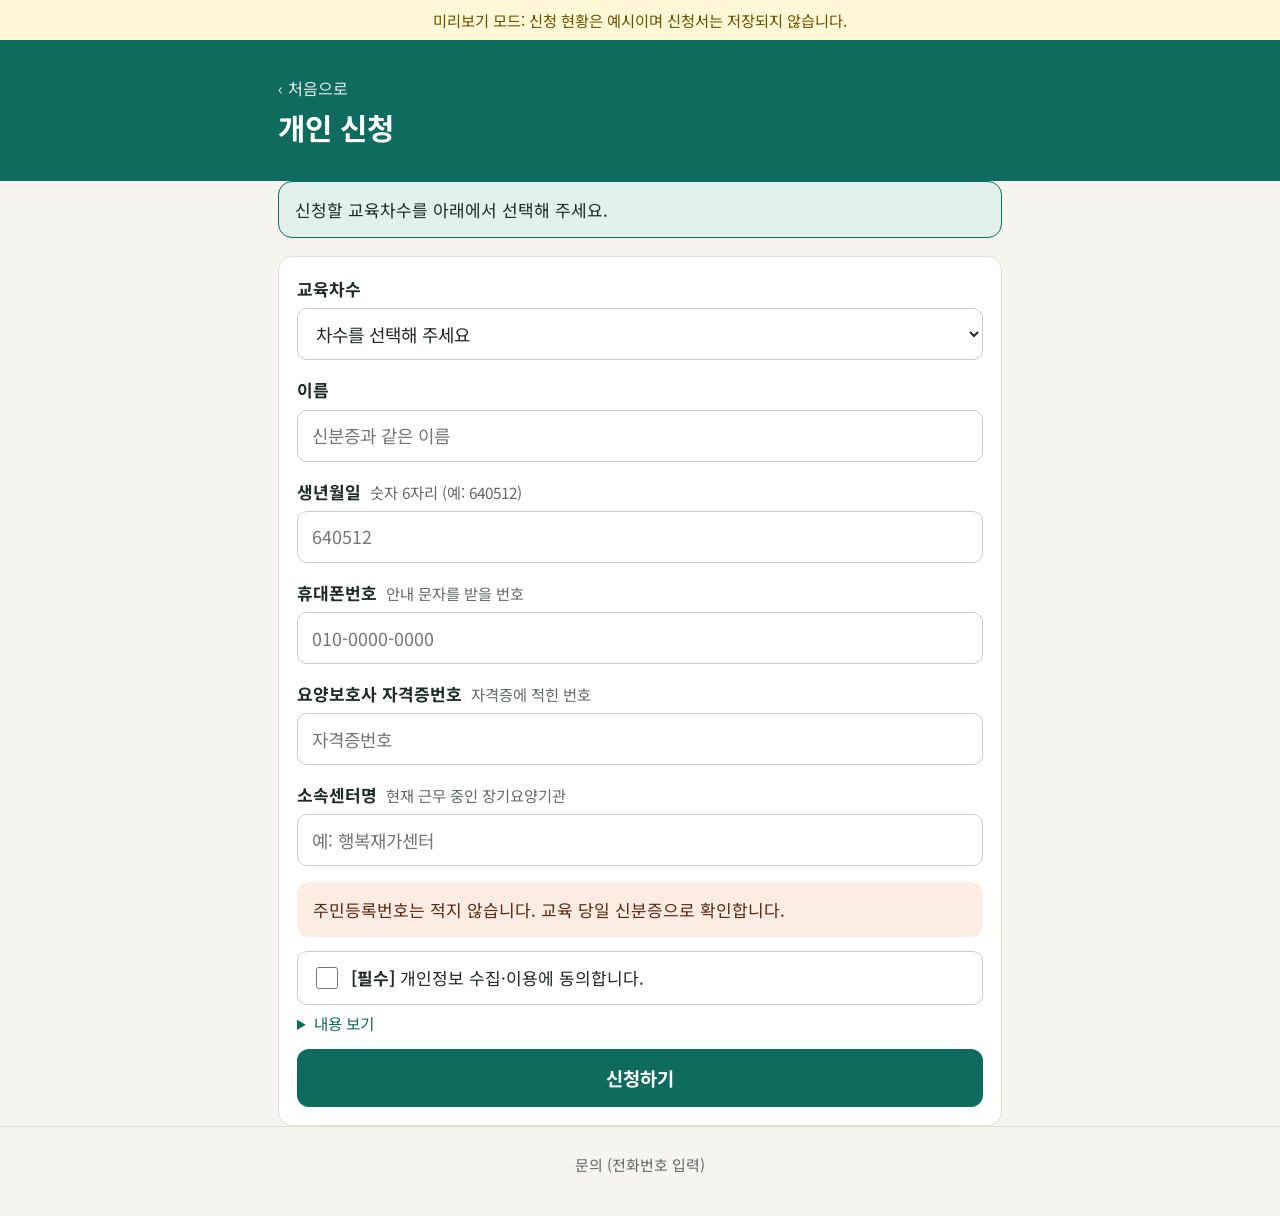
==== apply.html @ daa4b496 "생년월일 검사 강화: 실제 달력 날짜와 나이 범위 확인 Co-Authored-By: Claude Opus 5.5 <noreply@anthropic.com> Claude-Sessio" ====
<!DOCTYPE html>
<html lang="ko">
<head>
<meta charset="utf-8">
<meta name="viewport" content="width=device-width, initial-scale=1">
<title>개인 신청 - 요양보호사 보수교육</title>
<link rel="preconnect" href="https://fonts.googleapis.com">
<link rel="stylesheet" href="https://fonts.googleapis.com/css2?family=Noto+Sans+KR:wght@400;500;700&display=swap">
<link rel="stylesheet" href="assets/style.css">
</head>
<body>
<header class="top">
  <div class="wrap">
    <a class="back" href="index.html">&lsaquo; 처음으로</a>
    <h1>개인 신청</h1>
  </div>
</header>

<main class="wrap">
  <div id="formArea">
    <div id="picked" class="picked">교육차수를 불러오는 중입니다...</div>

    <form id="f" class="card" novalidate>
      <!-- 자동 제출 방지용 숨김 칸 (사람에게는 보이지 않음) -->
      <div class="hp"><label>웹사이트<input type="text" name="website" tabindex="-1" autocomplete="off"></label></div>

      <div class="field" id="courseField" style="display:none">
        <label for="courseId">교육차수</label>
        <select id="courseId"></select>
      </div>

      <div class="field">
        <label for="name">이름</label>
        <input type="text" id="name" autocomplete="name" placeholder="신분증과 같은 이름">
        <div class="err">이름을 입력해 주세요.</div>
      </div>
      <div class="field">
        <label for="birth">생년월일 <span class="hint">숫자 6자리 (예: 640512)</span></label>
        <input type="tel" id="birth" inputmode="numeric" maxlength="6" placeholder="640512">
        <div class="err">생년월일은 숫자 6자리로 입력해 주세요.</div>
      </div>
      <div class="field">
        <label for="phone">휴대폰번호 <span class="hint">안내 문자를 받을 번호</span></label>
        <input type="tel" id="phone" inputmode="numeric" autocomplete="tel" placeholder="010-0000-0000">
        <div class="err">휴대폰번호를 다시 확인해 주세요.</div>
      </div>
      <div class="field">
        <label for="license">요양보호사 자격증번호 <span class="hint">자격증에 적힌 번호</span></label>
        <input type="text" id="license" placeholder="자격증번호">
        <div class="err">자격증번호를 입력해 주세요.</div>
      </div>
      <div class="field">
        <label for="center">소속센터명 <span class="hint">현재 근무 중인 장기요양기관</span></label>
        <input type="text" id="center" placeholder="예: 행복재가센터">
        <div class="err">소속센터명을 입력해 주세요.</div>
      </div>

      <div class="box warn">주민등록번호는 적지 않습니다. 교육 당일 신분증으로 확인합니다.</div>

      <label class="check"><input type="checkbox" id="agreeCollect"><span><b>[필수]</b> 개인정보 수집·이용에 동의합니다.</span></label>
      <details>
        <summary>내용 보기</summary>
        <table>
          <tr><th>목적</th><td>수강 신청 접수, 입금 확인, 안내 문자 발송, 수료 처리 및 국민건강보험공단 이수 보고</td></tr>
          <tr><th>항목</th><td>이름, 생년월일(6자리), 휴대폰번호, 요양보호사 자격증번호, 소속센터명</td></tr>
          <tr><th>보유 기간</th><td><span data-site="retention"></span> 보관 후 파기</td></tr>
          <tr><th>보관 위치</th><td>교육원 구글 시트 (Google LLC, 해외 서버 포함). 자세한 내용은 개인정보 처리 안내 참고</td></tr>
          <tr><th>거부 권리</th><td>동의를 거부할 수 있으나, 거부 시 온라인 신청이 불가합니다.</td></tr>
        </table>
      </details>

      <div class="err" id="formErr" style="margin-bottom:10px"></div>
      <button class="btn big" type="submit" id="sendBtn">신청하기</button>
    </form>
  </div>

  <div id="doneArea" class="card done-card" style="display:none"></div>
</main>

<footer>문의 <span data-site="phone"></span></footer>

<script src="assets/config.js"></script>
<script src="assets/common.js"></script>
<script>
(function () {
  var openedAt = Date.now();
  var courses = [];
  var chosen = null;
  var $ = function (id) { return document.getElementById(id); };

  // 차수 표시
  function showPicked() {
    var p = $('picked');
    if (!chosen) { p.innerHTML = '신청할 교육차수를 아래에서 선택해 주세요.'; return; }
    p.innerHTML = '<div class="sub">신청 차수</div><b>' + BOSU.esc(chosen.name) + ' · ' + BOSU.krDate(chosen.date) + '</b>' +
      '<div class="sub">' + BOSU.esc(chosen.time) + ' · ' + BOSU.esc(chosen.place) + ' · 잔여 ' + chosen.remain + '석</div>' +
      '<div class="sub" style="margin-top:6px"><a href="index.html">다른 차수 선택</a></div>';
  }

  BOSU.loadCourses().then(function (res) {
    courses = res.courses.filter(function (c) { return c.status === '모집중'; });
    var want = BOSU.param('c');
    chosen = courses.filter(function (c) { return c.id === want; })[0] || null;
    if (!chosen) {
      // 차수가 없거나 마감이면 선택 칸을 보여 줌
      var sel = $('courseId');
      sel.innerHTML = '<option value="">차수를 선택해 주세요</option>' + courses.map(function (c) {
        return '<option value="' + BOSU.esc(c.id) + '">' + BOSU.esc(c.name) + ' ' + BOSU.krDate(c.date) + ' (잔여 ' + c.remain + '석)</option>';
      }).join('');
      $('courseField').style.display = '';
      sel.onchange = function () {
        chosen = courses.filter(function (c) { return c.id === sel.value; })[0] || null;
        showPicked();
      };
      if (want) $('picked').innerHTML = '선택하신 차수는 마감되었습니다. 다른 차수를 선택해 주세요.';
      else showPicked();
      if (!courses.length) $('picked').innerHTML = '현재 신청 가능한 차수가 없습니다.';
    } else {
      showPicked();
    }
  }).catch(function () {
    $('picked').innerHTML = '교육차수를 불러오지 못했습니다. 잠시 후 새로고침해 주세요.';
  });

  $('birth').addEventListener('input', function () {
    this.value = this.value.replace(/\D/g, '').slice(0, 6);
  });
  // 휴대폰 번호 자동 하이픈
  $('phone').addEventListener('input', function () {
    var d = this.value.replace(/\D/g, '').slice(0, 11);
    this.value = d.length > 7 ? d.slice(0, 3) + '-' + d.slice(3, 7) + '-' + d.slice(7)
               : d.length > 3 ? d.slice(0, 3) + '-' + d.slice(3) : d;
  });

  // 생년월일 칸을 벗어나면 바로 검사
  $('birth').addEventListener('blur', function () {
    if (!this.value) return;
    var be = BOSU.birthError(this.value);
    this.parentNode.querySelector('.err').textContent = be;
    mark('birth', !!be);
  });

  // 칸 검사
  function mark(id, bad) {
    var el = $(id);
    el.classList.toggle('bad', bad);
    var e = el.parentNode.querySelector('.err');
    if (e) e.classList.toggle('on', bad);
    return bad;
  }

  $('f').addEventListener('submit', function (ev) {
    ev.preventDefault();
    var fe = $('formErr');
    fe.classList.remove('on');
    var bad = false;
    bad = mark('name', !$('name').value.trim()) || bad;
    var be = BOSU.birthError($('birth').value);
    $('birth').parentNode.querySelector('.err').textContent = be || '';
    bad = mark('birth', !!be) || bad;
    bad = mark('phone', !/^01\d{8,9}$/.test($('phone').value.replace(/\D/g, ''))) || bad;
    bad = mark('license', !$('license').value.trim()) || bad;
    bad = mark('center', !$('center').value.trim()) || bad;
    var msg = '';
    if (!chosen) msg = '교육차수를 선택해 주세요.';
    else if (bad) msg = '빨간색으로 표시된 칸을 확인해 주세요.';
    else if (!$('agreeCollect').checked) msg = '필수 동의 항목에 체크해 주세요.';
    if (msg) { fe.textContent = msg; fe.classList.add('on'); return; }

    // 입금자명은 자동 생성: 이름 + 생년월일 뒤 4자리
    var payer = $('name').value.trim() + $('birth').value.slice(2);
    var btn = $('sendBtn');
    btn.disabled = true; btn.textContent = '신청 접수 중...';
    BOSU.submit({
      type: 'personal',
      courseId: chosen.id,
      name: $('name').value.trim(),
      birth: $('birth').value,
      phone: $('phone').value,
      license: $('license').value.trim(),
      center: $('center').value.trim(),
      payer: payer,
      agreeCollect: true,
      website: document.querySelector('[name=website]').value,
      elapsed: Math.round((Date.now() - openedAt) / 1000)
    }).then(function (r) {
      if (!r.ok) throw new Error(r.message || '신청을 처리하지 못했습니다.');
      var S = window.SITE;
      $('formArea').style.display = 'none';
      var d = $('doneArea');
      d.style.display = '';
      d.innerHTML = '<h2>신청이 접수되었습니다</h2>' +
        '<div>신청번호</div><div class="no">' + BOSU.esc(r.applyNo) + '</div>' +
        '<p>' + BOSU.esc(r.courseName) + ' · ' + BOSU.krDate(r.courseDate) + '</p>' +
        '<div class="box pay" style="text-align:left">' +
        '<b>교육비 입금 안내</b><br>' + BOSU.esc(S.bank) + ' ' + BOSU.esc(S.account) + ' (예금주 ' + BOSU.esc(S.accountHolder) + ')<br>' +
        '금액: ' + BOSU.esc(S.fee) + '원 · 입금자명: <b>' + BOSU.esc(payer) + '</b><br>' +
        '신청 후 ' + S.payDays + '일 이내 입금해 주세요.</div>' +
        '<p class="note">1영업일 이내에 접수 안내 문자를 보내 드립니다. 교육 당일 신분증을 꼭 지참해 주세요.</p>' +
        '<a class="btn line" href="index.html">처음으로</a>';
      window.scrollTo(0, 0);
    }).catch(function (err) {
      fe.textContent = err.message || '신청을 처리하지 못했습니다. 잠시 후 다시 시도해 주세요.';
      fe.classList.add('on');
      btn.disabled = false; btn.textContent = '신청하기';
    });
  });
})();
</script>
</body>
</html>
---- assets/style.css ----
/* 공통 스타일 - 50~60대 사용자도 보기 쉽도록 큰 글자와 넓은 버튼 */
:root {
  --bg: #f6f4ef;
  --card: #ffffff;
  --ink: #1d2b29;
  --muted: #5f6b68;
  --line: #e2ded5;
  --pri: #0f6b5e;
  --pri-dark: #0a4f45;
  --pri-soft: #e3f1ed;
  --accent: #b4561f;
  --accent-soft: #fbeee4;
  --ok: #1f7a3d;
  --ok-soft: #e4f4e8;
  --warn: #9a3b12;
  --warn-soft: #fdece3;
  --gray-soft: #eeece7;
  --radius: 14px;
}
* { box-sizing: border-box; }
html { font-size: 17px; }
body {
  margin: 0;
  background: var(--bg);
  color: var(--ink);
  font-family: 'Noto Sans KR', 'Apple SD Gothic Neo', 'Malgun Gothic', sans-serif;
  line-height: 1.6;
  -webkit-font-smoothing: antialiased;
}
a { color: var(--pri); }
.wrap { max-width: 760px; margin: 0 auto; padding: 0 18px; }

/* 상단 */
.top {
  background: var(--pri);
  color: #fff;
  padding: 34px 0 30px;
}
.top .org { font-size: .95rem; opacity: .85; letter-spacing: .02em; }
.top h1 { margin: 6px 0 4px; font-size: 1.75rem; line-height: 1.3; font-weight: 700; }
.top .place { font-size: 1rem; opacity: .92; }
.top a.back { color: #fff; text-decoration: none; font-size: .95rem; opacity: .9; }

main { padding: 30px 0 60px; }
section { margin-bottom: 26px; }
h2 { font-size: 1.2rem; margin: 0 0 12px; }
.note { color: var(--muted); font-size: .92rem; margin: 8px 2px 0; }

/* 카드 */
.card {
  background: var(--card);
  border: 1px solid var(--line);
  border-radius: var(--radius);
  padding: 18px;
}

/* 차수 목록 */
.course-list { display: grid; gap: 10px; }
.course {
  display: grid;
  grid-template-columns: 1fr auto;
  gap: 6px 14px;
  align-items: center;
  background: var(--card);
  border: 1px solid var(--line);
  border-radius: var(--radius);
  padding: 14px 16px;
}
.course .ttl { font-weight: 700; font-size: 1.05rem; }
.course .date { color: var(--muted); font-size: .95rem; margin-left: 6px; font-weight: 400; }
.course .meta { grid-column: 1 / 2; display: flex; align-items: center; gap: 10px; font-size: .95rem; }
.bar { flex: 1; max-width: 180px; height: 8px; background: var(--gray-soft); border-radius: 99px; overflow: hidden; }
.bar > i { display: block; height: 100%; background: var(--pri); border-radius: 99px; }
.course .act { grid-row: 1 / 3; grid-column: 2 / 3; }
.course.closed { opacity: .7; }

/* 버튼 */
.btn {
  display: inline-flex; align-items: center; justify-content: center;
  min-height: 48px; padding: 0 20px;
  border-radius: 12px; border: 0;
  background: var(--pri); color: #fff;
  font: inherit; font-weight: 700; font-size: 1rem;
  text-decoration: none; cursor: pointer;
}
.btn:hover { background: var(--pri-dark); }
.btn.big { width: 100%; min-height: 58px; font-size: 1.1rem; }
.btn.line { background: #fff; color: var(--pri); border: 2px solid var(--pri); }
.btn.line:hover { background: var(--pri-soft); }
.btn.accent { background: var(--accent); }
.btn.accent:hover { background: #8f4317; }
.btn:disabled { background: #b9c3c0; cursor: not-allowed; }
.badge {
  display: inline-block; padding: 6px 12px; border-radius: 99px;
  font-size: .9rem; font-weight: 700; white-space: nowrap;
}
.badge.done { background: var(--gray-soft); color: var(--muted); }
.badge.full { background: var(--warn-soft); color: var(--warn); }

/* 안내 링크 */
.links { display: grid; grid-template-columns: 1fr 1fr; gap: 10px; }
.links a {
  display: block; background: var(--card); border: 1px solid var(--line);
  border-radius: 12px; padding: 14px 16px; color: var(--ink);
  text-decoration: none; font-weight: 500;
}
.links a:hover { border-color: var(--pri); color: var(--pri); }
.links a::after { content: ' \203A'; color: var(--muted); }

/* 폼 */
.field { margin-bottom: 16px; }
.field label { display: block; font-weight: 700; margin-bottom: 6px; }
.field .hint { font-weight: 400; color: var(--muted); font-size: .9rem; margin-left: 4px; }
input[type=text], input[type=tel], select {
  width: 100%; min-height: 52px; padding: 10px 14px;
  border: 1.5px solid #cfcac0; border-radius: 10px;
  font: inherit; font-size: 1.05rem; background: #fff; color: var(--ink);
}
input:focus, select:focus { outline: none; border-color: var(--pri); box-shadow: 0 0 0 3px var(--pri-soft); }
input.bad { border-color: var(--warn); background: #fffaf7; }
.err { color: var(--warn); font-size: .9rem; margin-top: 4px; display: none; }
.err.on { display: block; }
.check {
  display: flex; gap: 10px; align-items: flex-start;
  padding: 12px 14px; border: 1.5px solid #cfcac0; border-radius: 10px;
  background: #fff; margin-bottom: 10px; cursor: pointer;
}
.check input { width: 22px; height: 22px; margin-top: 3px; accent-color: var(--pri); flex: none; }
details { margin: -4px 0 12px; }
details summary { cursor: pointer; color: var(--pri); font-size: .92rem; }
details table { margin-top: 8px; }
.hp { position: absolute; left: -9999px; width: 1px; height: 1px; overflow: hidden; }

/* 선택된 차수 */
.picked {
  background: var(--pri-soft); border: 1.5px solid var(--pri);
  border-radius: var(--radius); padding: 14px 16px; margin-bottom: 18px;
}
.picked b { font-size: 1.1rem; }
.picked .sub { color: var(--muted); font-size: .95rem; }

/* 단체 명단 */
.member {
  border: 1px solid var(--line); border-radius: 12px; padding: 12px;
  margin-bottom: 10px; background: #fbfaf7;
}
.member .row { display: grid; grid-template-columns: 1fr 1fr; gap: 8px; }
.member .head { display: flex; justify-content: space-between; align-items: center; margin-bottom: 8px; font-weight: 700; }
.member .del { background: none; border: 0; color: var(--warn); font: inherit; cursor: pointer; }
textarea {
  width: 100%; min-height: 110px; padding: 10px 12px; border: 1.5px solid #cfcac0;
  border-radius: 10px; font: inherit; font-size: .95rem;
}

/* 표 */
table { width: 100%; border-collapse: collapse; font-size: .95rem; background: #fff; }
th, td { border: 1px solid var(--line); padding: 9px 10px; text-align: left; vertical-align: top; }
th { background: var(--gray-soft); width: 32%; font-weight: 700; }

/* 알림 상자 */
.box { border-radius: 12px; padding: 14px 16px; margin-bottom: 14px; }
.box.info { background: var(--pri-soft); }
.box.warn { background: var(--warn-soft); color: #5a2a10; }
.box.pay { background: var(--accent-soft); }

/* 완료 화면 */
.done-card { text-align: center; padding: 30px 18px; }
.done-card .no { font-size: 1.6rem; font-weight: 700; color: var(--pri); margin: 8px 0; letter-spacing: .03em; }

.demo {
  background: #fff7d6; color: #6b5200; text-align: center;
  font-size: .9rem; padding: 8px 12px;
}
footer { color: var(--muted); font-size: .88rem; text-align: center; padding: 26px 0 40px; border-top: 1px solid var(--line); }

@media (max-width: 520px) {
  html { font-size: 16px; }
  .top h1 { font-size: 1.5rem; }
  .links { grid-template-columns: 1fr; }
  .member .row { grid-template-columns: 1fr; }
}
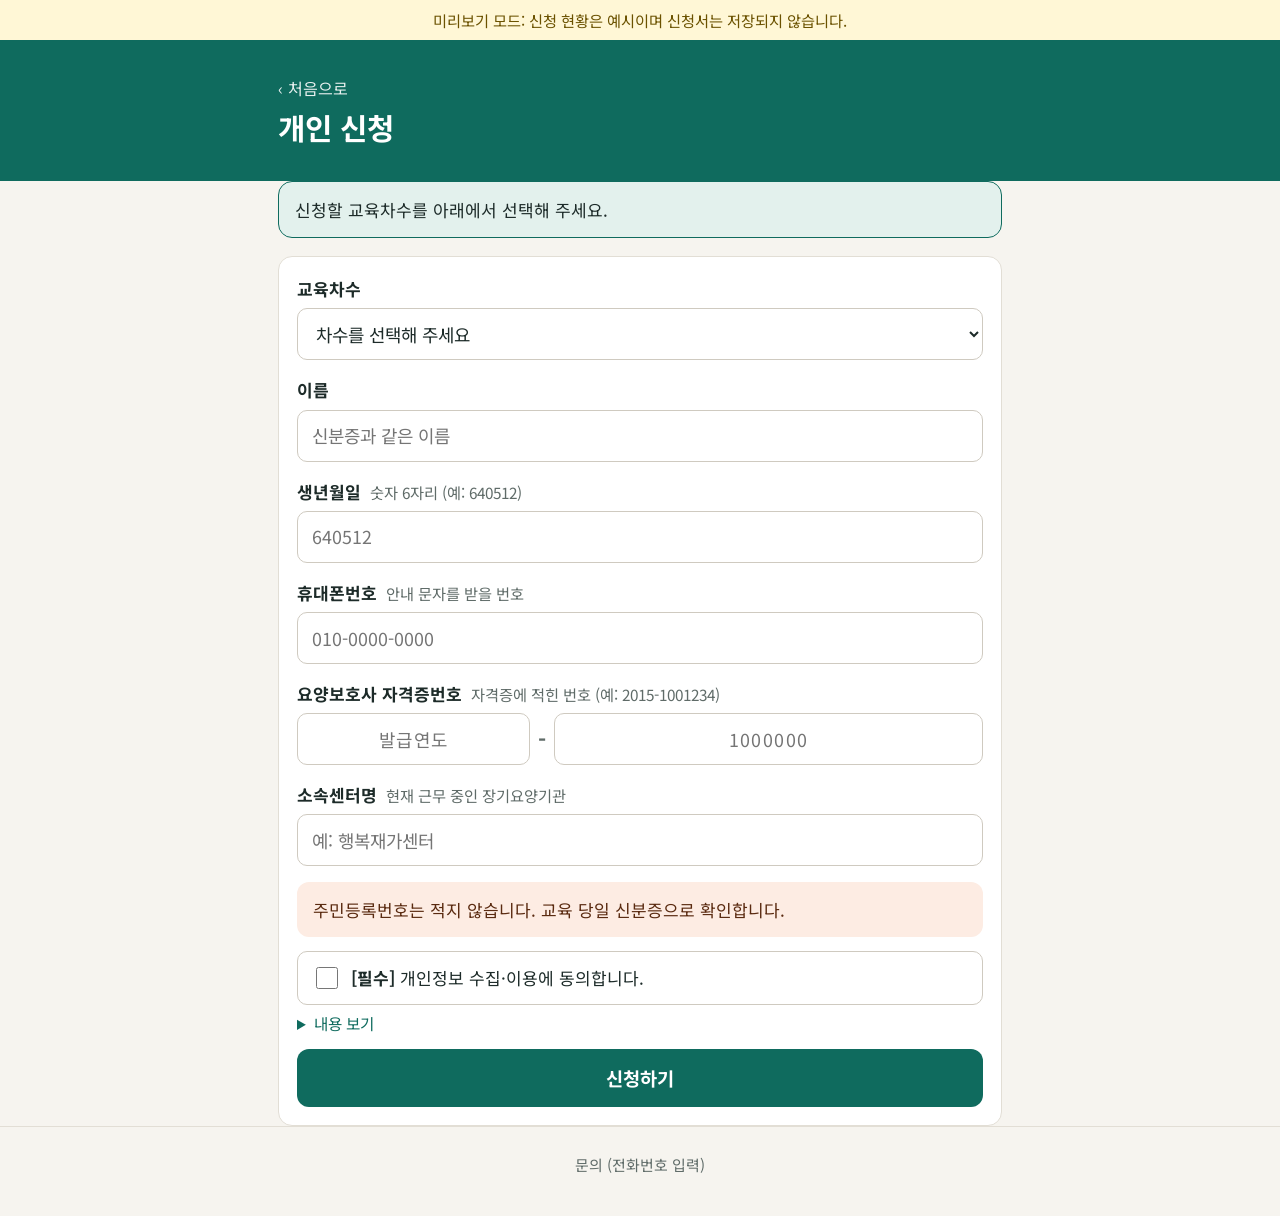
==== commit f732d188: "자격증번호 연도/번호 칸 분리, 형식 검사와 확인창 추가 - 발급연도 2007~2027, 번호 7자리, 뒷자리는 10으로 시작 - 100으로 시작하면 통과, 101~109는 확인/" ====
--- a/apply.html
+++ b/apply.html
@@ -45,9 +45,13 @@
         <div class="err">휴대폰번호를 다시 확인해 주세요.</div>
       </div>
       <div class="field">
-        <label for="license">요양보호사 자격증번호 <span class="hint">자격증에 적힌 번호</span></label>
-        <input type="text" id="license" placeholder="자격증번호">
-        <div class="err">자격증번호를 입력해 주세요.</div>
+        <label for="licYear">요양보호사 자격증번호 <span class="hint">자격증에 적힌 번호 (예: 2015-1001234)</span></label>
+        <div class="lic">
+          <input type="tel" id="licYear" class="y" inputmode="numeric" maxlength="4" placeholder="발급연도" aria-label="자격증번호 앞 4자리(발급연도)">
+          <span>-</span>
+          <input type="tel" id="licNo" class="n" inputmode="numeric" maxlength="7" placeholder="1000000" aria-label="자격증번호 뒤 7자리">
+        </div>
+        <div class="err" id="licErr"></div>
       </div>
       <div class="field">
         <label for="center">소속센터명 <span class="hint">현재 근무 중인 장기요양기관</span></label>
@@ -134,11 +138,32 @@
 
   // 생년월일 칸을 벗어나면 바로 검사
   $('birth').addEventListener('blur', function () {
-    if (!this.value) return;
-    var be = BOSU.birthError(this.value);
-    this.parentNode.querySelector('.err').textContent = be;
-    mark('birth', !!be);
-  });
+    var el = this;
+    setTimeout(function () {
+      if (!el.value) return;
+      var be = BOSU.birthError(el.value);
+      el.parentNode.querySelector('.err').textContent = be;
+      mark('birth', !!be);
+    }, 250);
+  });
+
+  // 자격증번호 입력 도우미
+  BOSU.bindLicense($('licYear'), $('licNo'));
+  function showLic(lc) {
+    var bad = lc.level === 'error';
+    $('licYear').classList.toggle('bad', bad);
+    $('licNo').classList.toggle('bad', bad);
+    $('licErr').textContent = bad ? lc.msg : '';
+    $('licErr').classList.toggle('on', bad);
+  }
+  // 칸을 벗어날 때의 안내문은 잠시 뒤 표시 (버튼을 누르는 도중 화면이 밀려 클릭이 빗나가지 않도록)
+  $('licNo').addEventListener('blur', function () {
+    var el = this;
+    setTimeout(function () {
+      if (el.value.length === 7) showLic(BOSU.licenseCheck($('licYear').value, el.value));
+    }, 250);
+  });
+  var licConfirmed = '';   // '확인'을 누른 번호 (같은 번호는 다시 묻지 않음)
 
   // 칸 검사
   function mark(id, bad) {
@@ -159,13 +184,35 @@
     $('birth').parentNode.querySelector('.err').textContent = be || '';
     bad = mark('birth', !!be) || bad;
     bad = mark('phone', !/^01\d{8,9}$/.test($('phone').value.replace(/\D/g, ''))) || bad;
-    bad = mark('license', !$('license').value.trim()) || bad;
+    var lc = BOSU.licenseCheck($('licYear').value, $('licNo').value);
+    showLic(lc);
+    if (lc.level === 'error') bad = true;
     bad = mark('center', !$('center').value.trim()) || bad;
     var msg = '';
     if (!chosen) msg = '교육차수를 선택해 주세요.';
     else if (bad) msg = '빨간색으로 표시된 칸을 확인해 주세요.';
     else if (!$('agreeCollect').checked) msg = '필수 동의 항목에 체크해 주세요.';
-    if (msg) { fe.textContent = msg; fe.classList.add('on'); return; }
+    if (msg) {
+      fe.textContent = msg; fe.classList.add('on');
+      // 뒷자리가 10으로 시작하지 않는 경우 등은 경고창으로 한 번 더 알림
+      if (lc.level === 'error' && $('licYear').value && $('licNo').value) {
+        BOSU.modal('자격증 번호를 다시 확인해 주세요', BOSU.esc(lc.msg), [{ label: '다시 입력', value: 1 }])
+          .then(function () { $('licNo').focus(); $('licNo').select(); });
+      }
+      return;
+    }
+
+    var licStr = $('licYear').value + '-' + $('licNo').value;
+    // 10 다음이 0이 아닌 경우(101~109로 시작) 맞는지 확인
+    if (lc.level === 'confirm' && licConfirmed !== licStr) {
+      BOSU.modal('자격증번호 확인', '<div>입력하신 자격증번호가 맞습니까?</div><div class="lic-show">' + BOSU.esc(licStr) + '</div><div class="note">대부분의 번호는 뒷자리가 100으로 시작합니다.</div>',
+        [{ label: '재입력', value: 'retry', line: true }, { label: '확인', value: 'ok' }])
+        .then(function (v) {
+          if (v === 'ok') { licConfirmed = licStr; $('f').requestSubmit ? $('f').requestSubmit() : $('sendBtn').click(); }
+          else { $('licNo').focus(); $('licNo').select(); }
+        });
+      return;
+    }
 
     // 입금자명은 자동 생성: 이름 + 생년월일 뒤 4자리
     var payer = $('name').value.trim() + $('birth').value.slice(2);
@@ -177,7 +224,7 @@
       name: $('name').value.trim(),
       birth: $('birth').value,
       phone: $('phone').value,
-      license: $('license').value.trim(),
+      license: licStr,
       center: $('center').value.trim(),
       payer: payer,
       agreeCollect: true,
--- a/assets/style.css
+++ b/assets/style.css
@@ -152,6 +152,25 @@
   border-radius: 10px; font: inherit; font-size: .95rem;
 }
 
+/* 자격증번호: 연도 - 번호 */
+.lic { display: flex; align-items: center; gap: 8px; }
+.lic .y { flex: 0 0 34%; text-align: center; letter-spacing: .08em; }
+.lic .n { flex: 1; text-align: center; letter-spacing: .08em; }
+.lic span { font-size: 1.3rem; font-weight: 700; color: var(--muted); }
+.member .lic { grid-column: 1 / -1; }
+
+/* 확인창 */
+.modal-bg {
+  position: fixed; inset: 0; background: rgba(20, 30, 28, .55);
+  display: flex; align-items: center; justify-content: center; padding: 18px; z-index: 50;
+}
+.modal { background: #fff; border-radius: 16px; padding: 22px 20px; width: 100%; max-width: 400px; }
+.modal h3 { margin: 0 0 10px; font-size: 1.15rem; }
+.modal-body { font-size: 1.02rem; margin-bottom: 18px; }
+.modal-body .lic-show { font-size: 1.3rem; font-weight: 700; letter-spacing: .05em; color: var(--pri); margin: 8px 0; }
+.modal-btns { display: flex; gap: 10px; }
+.modal-btns .btn { flex: 1; }
+
 /* 표 */
 table { width: 100%; border-collapse: collapse; font-size: .95rem; background: #fff; }
 th, td { border: 1px solid var(--line); padding: 9px 10px; text-align: left; vertical-align: top; }
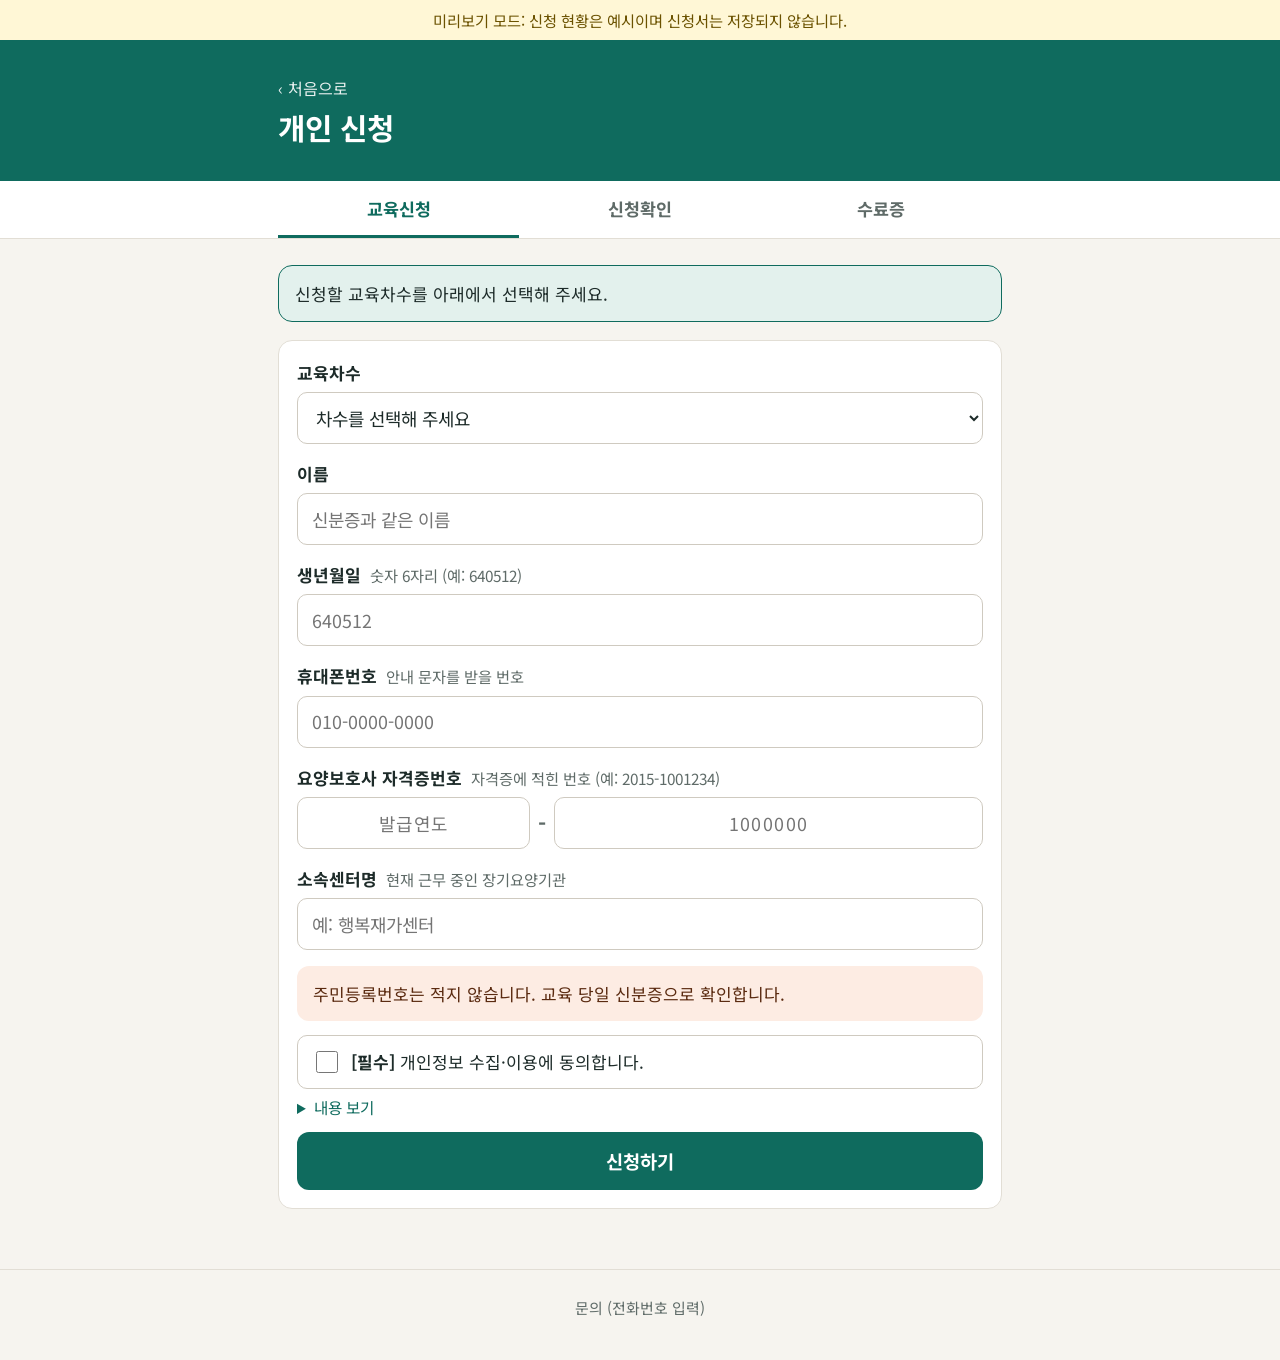
==== commit a825fe73: "화면 파일에 버전 표시를 붙여 예전 화면이 남지 않도록 함 Co-Authored-By: Claude Opus 5.5 <noreply@anthropic.com> Claude-Sess" ====
--- a/apply.html
+++ b/apply.html
@@ -6,7 +6,7 @@
 <title>개인 신청 - 요양보호사 보수교육</title>
 <link rel="preconnect" href="https://fonts.googleapis.com">
 <link rel="stylesheet" href="https://fonts.googleapis.com/css2?family=Noto+Sans+KR:wght@400;500;700&display=swap">
-<link rel="stylesheet" href="assets/style.css">
+<link rel="stylesheet" href="assets/style.css?v=2611241343">
 </head>
 <body>
 <header class="top">
@@ -83,8 +83,8 @@
 
 <footer>문의 <span data-site="phone"></span></footer>
 
-<script src="assets/config.js"></script>
-<script src="assets/common.js"></script>
+<script src="assets/config.js?v=2611241343"></script>
+<script src="assets/common.js?v=2611241343"></script>
 <script>
 (function () {
   var openedAt = Date.now();
--- a/assets/style.css
+++ b/assets/style.css
@@ -41,7 +41,19 @@
 .top .place { font-size: 1rem; opacity: .92; }
 .top a.back { color: #fff; text-decoration: none; font-size: .95rem; opacity: .9; }
 
-main { padding: 30px 0 60px; }
+/* 상단 탭 */
+.tabs { background: #fff; border-bottom: 1px solid var(--line); position: sticky; top: 0; z-index: 20; }
+.tabs .wrap { display: flex; }
+.tabs a {
+  flex: 1; text-align: center; padding: 14px 6px 12px;
+  color: var(--muted); text-decoration: none; font-weight: 700; font-size: 1.02rem;
+  border-bottom: 3px solid transparent;
+}
+.tabs a:hover { color: var(--pri); }
+.tabs a.on { color: var(--pri); border-bottom-color: var(--pri); }
+
+main.wrap { padding-top: 26px; padding-bottom: 60px; }
+#result { scroll-margin-top: 64px; }
 section { margin-bottom: 26px; }
 h2 { font-size: 1.2rem; margin: 0 0 12px; }
 .note { color: var(--muted); font-size: .92rem; margin: 8px 2px 0; }
@@ -55,24 +67,29 @@
 }
 
 /* 차수 목록 */
-.course-list { display: grid; gap: 10px; }
+/* 차수 목록: PC 2열(2x5), 모바일 1열(1x10) */
+.course-list { display: grid; grid-template-columns: 1fr 1fr; gap: 10px; }
+.course-list > .card { grid-column: 1 / -1; }
 .course {
   display: grid;
-  grid-template-columns: 1fr auto;
-  gap: 6px 14px;
+  grid-template-columns: 1fr auto auto;
+  gap: 6px 10px;
   align-items: center;
   background: var(--card);
   border: 1px solid var(--line);
   border-radius: var(--radius);
-  padding: 14px 16px;
-}
-.course .ttl { font-weight: 700; font-size: 1.05rem; }
-.course .date { color: var(--muted); font-size: .95rem; margin-left: 6px; font-weight: 400; }
-.course .meta { grid-column: 1 / 2; display: flex; align-items: center; gap: 10px; font-size: .95rem; }
-.bar { flex: 1; max-width: 180px; height: 8px; background: var(--gray-soft); border-radius: 99px; overflow: hidden; }
+  padding: 12px 14px;
+}
+.course .ttl { font-weight: 700; font-size: 1rem; line-height: 1.35; }
+.course .date { display: block; color: var(--muted); font-size: .9rem; font-weight: 400; }
+.course .meta { grid-column: 1 / -1; display: flex; align-items: center; gap: 10px; font-size: .9rem; }
+.bar { flex: 1; height: 8px; background: var(--gray-soft); border-radius: 99px; overflow: hidden; }
 .bar > i { display: block; height: 100%; background: var(--pri); border-radius: 99px; }
-.course .act { grid-row: 1 / 3; grid-column: 2 / 3; }
-.course.closed { opacity: .7; }
+.course .st { grid-row: 1 / 2; grid-column: 2 / 3; }
+.course .act { grid-row: 1 / 2; grid-column: 3 / 4; }
+.course .act .btn { min-height: 42px; padding: 0 14px; font-size: .95rem; }
+.course.closed { background: #f4f2ee; }
+.course.closed .ttl, .course.closed .meta { color: var(--muted); }
 
 /* 버튼 */
 .btn {
@@ -95,6 +112,7 @@
   font-size: .9rem; font-weight: 700; white-space: nowrap;
 }
 .badge.done { background: var(--gray-soft); color: var(--muted); }
+.badge.open { background: var(--ok-soft); color: var(--ok); }
 .badge.full { background: var(--warn-soft); color: var(--warn); }
 
 /* 안내 링크 */
@@ -171,6 +189,26 @@
 .modal-btns { display: flex; gap: 10px; }
 .modal-btns .btn { flex: 1; }
 
+/* 신청확인 결과 */
+.result { margin-bottom: 12px; }
+.result .r-head { border-bottom: 1px solid var(--line); padding-bottom: 10px; margin-bottom: 10px; }
+.result .r-head b { font-size: 1.1rem; }
+.steps { list-style: none; margin: 0; padding: 0; }
+.steps li { position: relative; padding: 6px 0 8px 30px; }
+.steps li::before {
+  content: ''; position: absolute; left: 4px; top: 11px;
+  width: 14px; height: 14px; border-radius: 50%; border: 3px solid #c9c4b9; background: #fff;
+}
+.steps li.done::before { border-color: var(--ok); background: var(--ok); }
+.steps li.wait::before { border-color: var(--accent); }
+.steps li.cancel::before { border-color: var(--warn); background: var(--warn); }
+.steps li b { display: block; }
+.steps li.done b { color: var(--ok); }
+.steps li.wait b { color: var(--accent); }
+.steps li.cancel b { color: var(--warn); }
+.steps li span { display: block; color: var(--muted); font-size: .92rem; }
+.result.is-cancel { background: #fbf8f6; }
+
 /* 표 */
 table { width: 100%; border-collapse: collapse; font-size: .95rem; background: #fff; }
 th, td { border: 1px solid var(--line); padding: 9px 10px; text-align: left; vertical-align: top; }
@@ -192,6 +230,9 @@
 }
 footer { color: var(--muted); font-size: .88rem; text-align: center; padding: 26px 0 40px; border-top: 1px solid var(--line); }
 
+@media (max-width: 600px) {
+  .course-list { grid-template-columns: 1fr; }
+}
 @media (max-width: 520px) {
   html { font-size: 16px; }
   .top h1 { font-size: 1.5rem; }
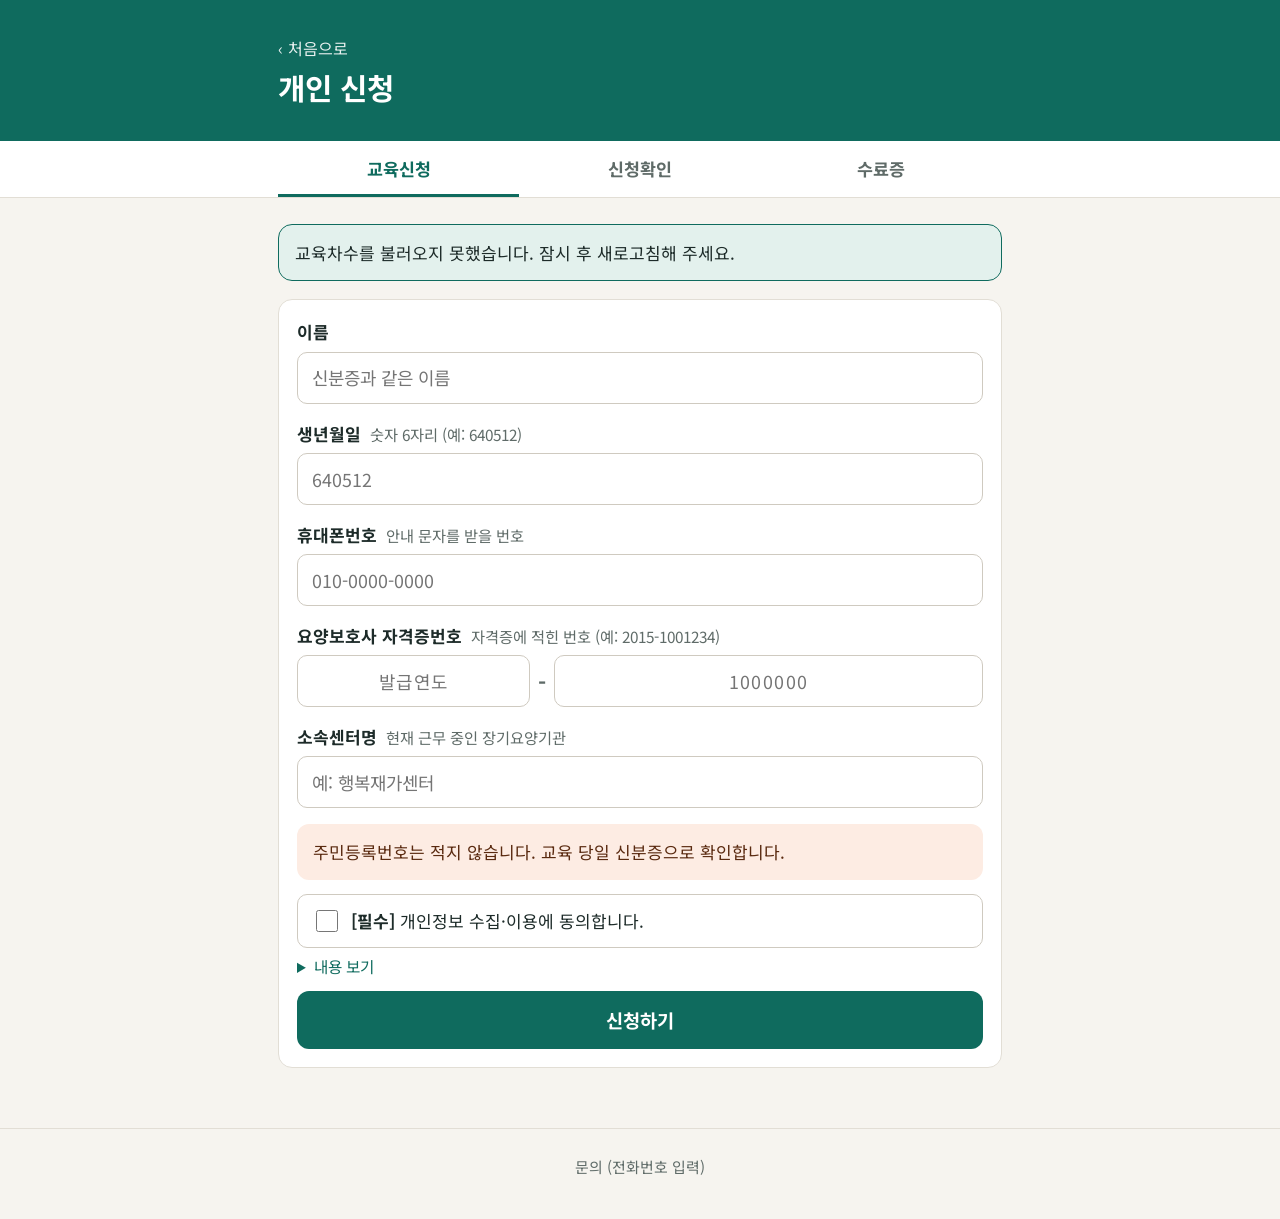
==== commit 19a6a973: "구글 앱스 스크립트 웹 앱 연결 (미리보기 모드 해제) Co-Authored-By: Claude Opus 5.5 <noreply@anthropic.com> Claude-Sessio" ====
--- a/apply.html
+++ b/apply.html
@@ -6,7 +6,7 @@
 <title>개인 신청 - 요양보호사 보수교육</title>
 <link rel="preconnect" href="https://fonts.googleapis.com">
 <link rel="stylesheet" href="https://fonts.googleapis.com/css2?family=Noto+Sans+KR:wght@400;500;700&display=swap">
-<link rel="stylesheet" href="assets/style.css?v=2611241343">
+<link rel="stylesheet" href="assets/style.css?v=2611241350">
 </head>
 <body>
 <header class="top">
@@ -83,8 +83,8 @@
 
 <footer>문의 <span data-site="phone"></span></footer>
 
-<script src="assets/config.js?v=2611241343"></script>
-<script src="assets/common.js?v=2611241343"></script>
+<script src="assets/config.js?v=2611241350"></script>
+<script src="assets/common.js?v=2611241350"></script>
 <script>
 (function () {
   var openedAt = Date.now();
